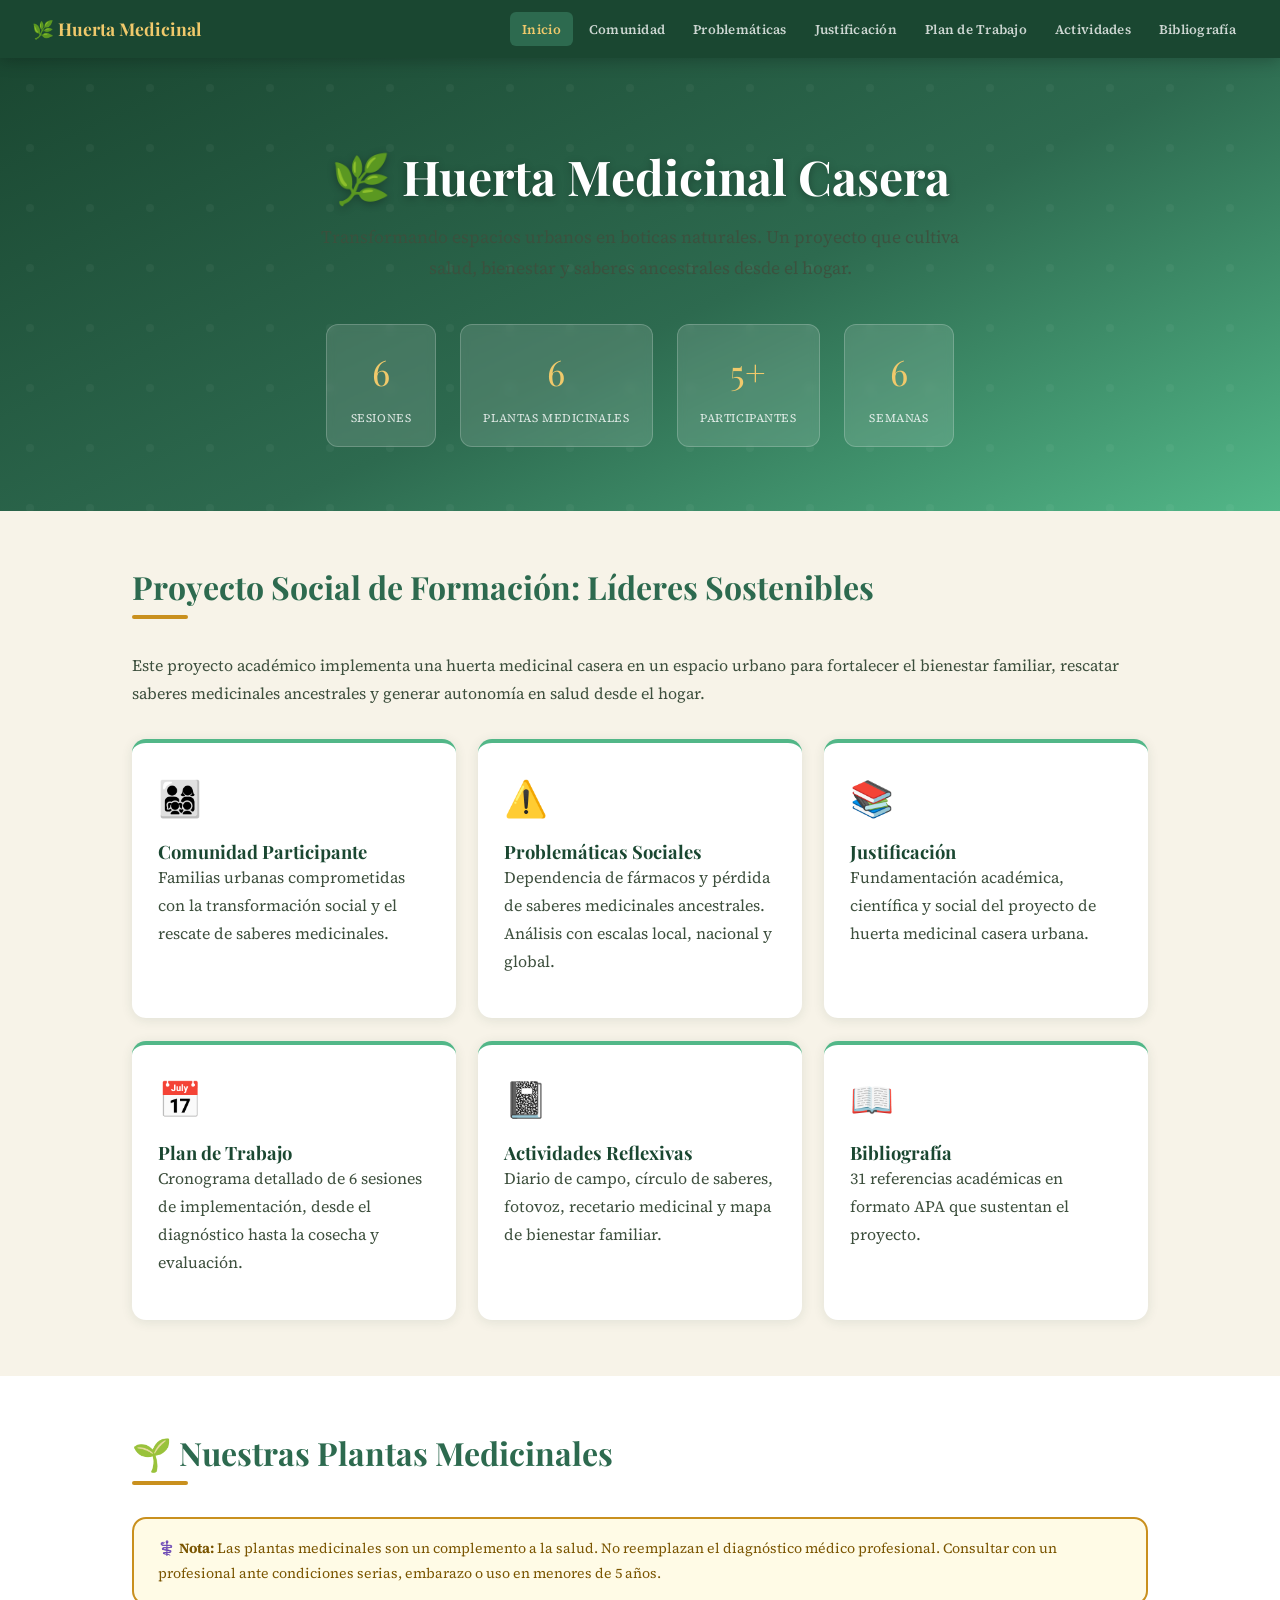
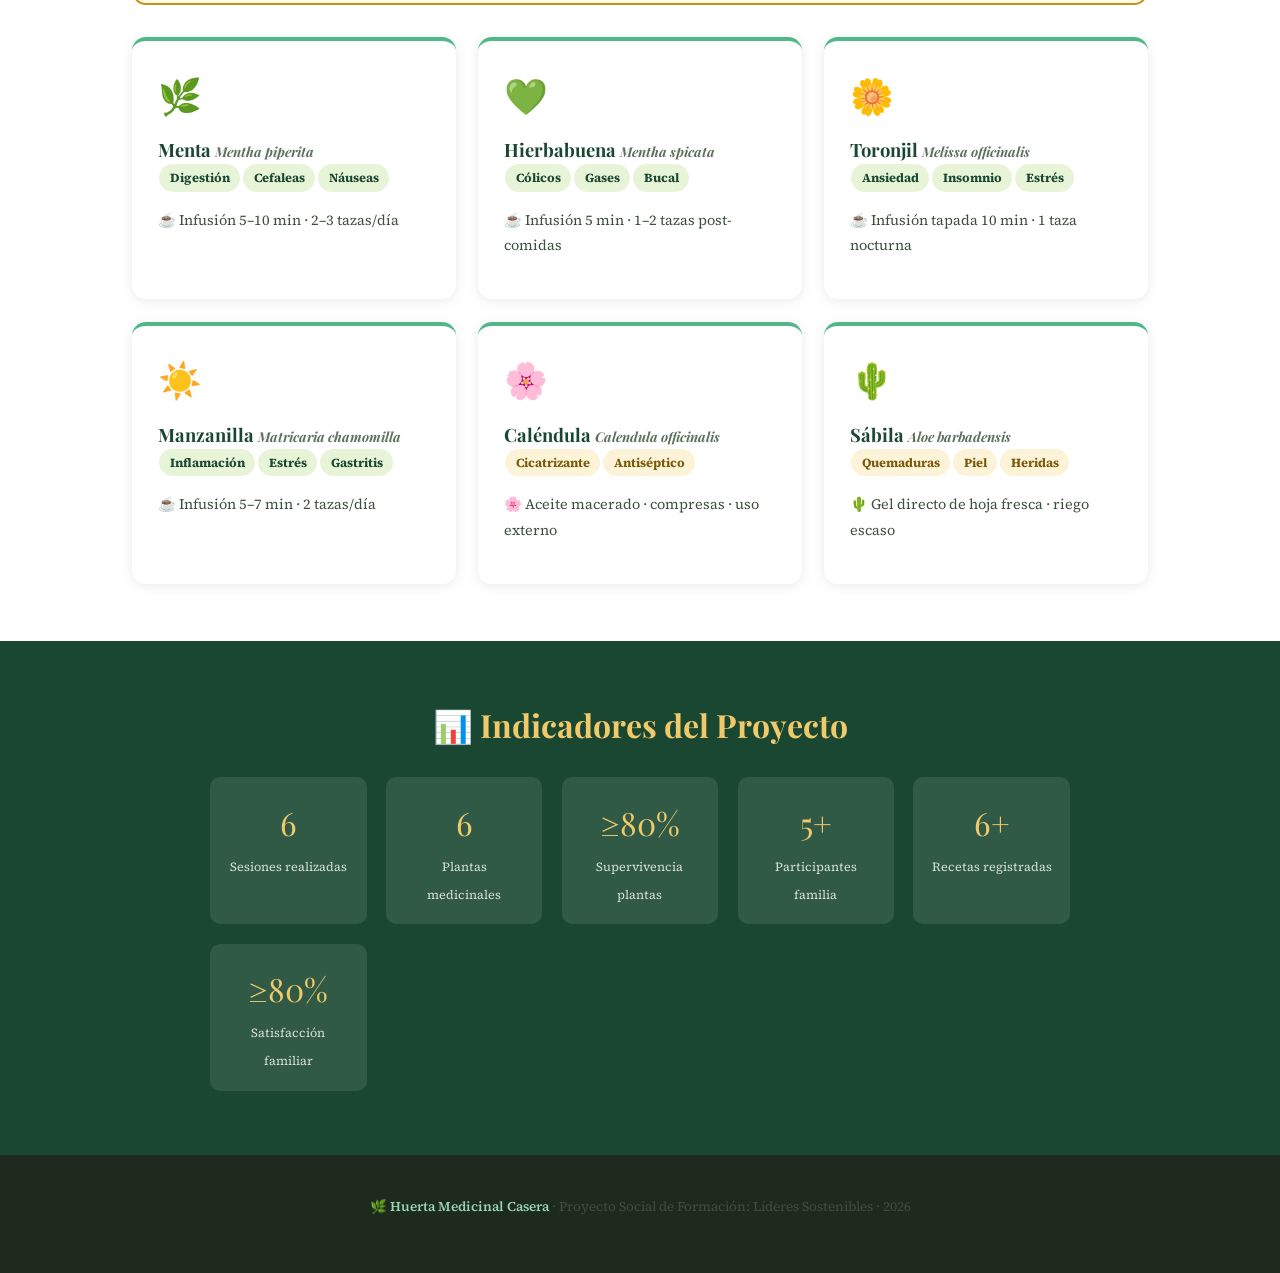
==== index.html @ aa989cc7 "Add files via upload" ====
<!DOCTYPE html>
<html lang="es">
<head>
  <meta charset="UTF-8">
  <meta name="viewport" content="width=device-width, initial-scale=1.0">
  <title>Huerta Medicinal Casera | Bienestar Natural</title>
  <link rel="stylesheet" href="css/styles.css">
</head>
<body>

<div id="navbar-placeholder"></div>

<!-- HERO -->
<div class="hero">
  <h1>🌿 Huerta Medicinal Casera</h1>
  <p class="subtitulo">Transformando espacios urbanos en boticas naturales. Un proyecto que cultiva salud, bienestar y saberes ancestrales desde el hogar.</p>
  <div class="metricas">
    <div class="metrica"><span class="num">6</span><span class="lab">Sesiones</span></div>
    <div class="metrica"><span class="num">6</span><span class="lab">Plantas Medicinales</span></div>
    <div class="metrica"><span class="num">5+</span><span class="lab">Participantes</span></div>
    <div class="metrica"><span class="num">6</span><span class="lab">Semanas</span></div>
  </div>
</div>

<!-- RESUMEN DEL PROYECTO -->
<div class="contenido">
  <h2>Proyecto Social de Formación: Líderes Sostenibles</h2>
  <div class="sep"></div>
  <p>Este proyecto académico implementa una huerta medicinal casera en un espacio urbano para fortalecer el bienestar familiar, rescatar saberes medicinales ancestrales y generar autonomía en salud desde el hogar.</p>

  <div class="grid-3" style="margin-top:2rem">
    <a href="comunidad.html" class="card" style="text-decoration:none; color:inherit">
      <span class="emoji">👨‍👩‍👧‍👦</span>
      <h3>Comunidad Participante</h3>
      <p>Familias urbanas comprometidas con la transformación social y el rescate de saberes medicinales.</p>
    </a>
    <a href="problematicas.html" class="card" style="text-decoration:none; color:inherit">
      <span class="emoji">⚠️</span>
      <h3>Problemáticas Sociales</h3>
      <p>Dependencia de fármacos y pérdida de saberes medicinales ancestrales. Análisis con escalas local, nacional y global.</p>
    </a>
    <a href="justificacion.html" class="card" style="text-decoration:none; color:inherit">
      <span class="emoji">📚</span>
      <h3>Justificación</h3>
      <p>Fundamentación académica, científica y social del proyecto de huerta medicinal casera urbana.</p>
    </a>
    <a href="plan-trabajo.html" class="card" style="text-decoration:none; color:inherit">
      <span class="emoji">📅</span>
      <h3>Plan de Trabajo</h3>
      <p>Cronograma detallado de 6 sesiones de implementación, desde el diagnóstico hasta la cosecha y evaluación.</p>
    </a>
    <a href="actividades.html" class="card" style="text-decoration:none; color:inherit">
      <span class="emoji">📓</span>
      <h3>Actividades Reflexivas</h3>
      <p>Diario de campo, círculo de saberes, fotovoz, recetario medicinal y mapa de bienestar familiar.</p>
    </a>
    <a href="bibliografia.html" class="card" style="text-decoration:none; color:inherit">
      <span class="emoji">📖</span>
      <h3>Bibliografía</h3>
      <p>31 referencias académicas en formato APA que sustentan el proyecto.</p>
    </a>
  </div>
</div>

<!-- PLANTAS -->
<div style="background: white; padding: 1px 0;">
<div class="contenido">
  <h2>🌱 Nuestras Plantas Medicinales</h2>
  <div class="sep"></div>

  <div class="aviso">
    ⚕️ <strong>Nota:</strong> Las plantas medicinales son un complemento a la salud. No reemplazan el diagnóstico médico profesional. Consultar con un profesional ante condiciones serias, embarazo o uso en menores de 5 años.
  </div>

  <div class="grid-3">
    <div class="card card-planta">
      <span class="emoji">🌿</span>
      <h3>Menta <span style="font-style:italic;font-size:.85rem;color:#607060">Mentha piperita</span></h3>
      <div><span class="tag tag-uso">Digestión</span><span class="tag tag-uso">Cefaleas</span><span class="tag tag-uso">Náuseas</span></div>
      <p style="margin-top:.8rem;font-size:.9rem">☕ Infusión 5–10 min · 2–3 tazas/día</p>
    </div>
    <div class="card card-planta">
      <span class="emoji">💚</span>
      <h3>Hierbabuena <span style="font-style:italic;font-size:.85rem;color:#607060">Mentha spicata</span></h3>
      <div><span class="tag tag-uso">Cólicos</span><span class="tag tag-uso">Gases</span><span class="tag tag-uso">Bucal</span></div>
      <p style="margin-top:.8rem;font-size:.9rem">☕ Infusión 5 min · 1–2 tazas post-comidas</p>
    </div>
    <div class="card card-planta">
      <span class="emoji">🌼</span>
      <h3>Toronjil <span style="font-style:italic;font-size:.85rem;color:#607060">Melissa officinalis</span></h3>
      <div><span class="tag tag-uso">Ansiedad</span><span class="tag tag-uso">Insomnio</span><span class="tag tag-uso">Estrés</span></div>
      <p style="margin-top:.8rem;font-size:.9rem">☕ Infusión tapada 10 min · 1 taza nocturna</p>
    </div>
    <div class="card card-planta">
      <span class="emoji">☀️</span>
      <h3>Manzanilla <span style="font-style:italic;font-size:.85rem;color:#607060">Matricaria chamomilla</span></h3>
      <div><span class="tag tag-uso">Inflamación</span><span class="tag tag-uso">Estrés</span><span class="tag tag-uso">Gastritis</span></div>
      <p style="margin-top:.8rem;font-size:.9rem">☕ Infusión 5–7 min · 2 tazas/día</p>
    </div>
    <div class="card card-planta">
      <span class="emoji">🌸</span>
      <h3>Caléndula <span style="font-style:italic;font-size:.85rem;color:#607060">Calendula officinalis</span></h3>
      <div><span class="tag tag-ext">Cicatrizante</span><span class="tag tag-ext">Antiséptico</span></div>
      <p style="margin-top:.8rem;font-size:.9rem">🌸 Aceite macerado · compresas · uso externo</p>
    </div>
    <div class="card card-planta">
      <span class="emoji">🌵</span>
      <h3>Sábila <span style="font-style:italic;font-size:.85rem;color:#607060">Aloe barbadensis</span></h3>
      <div><span class="tag tag-ext">Quemaduras</span><span class="tag tag-ext">Piel</span><span class="tag tag-ext">Heridas</span></div>
      <p style="margin-top:.8rem;font-size:.9rem">🌵 Gel directo de hoja fresca · riego escaso</p>
    </div>
  </div>
</div>
</div>

<!-- INDICADORES -->
<div class="indicadores-bg">
  <h2>📊 Indicadores del Proyecto</h2>
  <div class="ind-grid">
    <div class="ind-item"><span class="val">6</span><span class="desc">Sesiones realizadas</span></div>
    <div class="ind-item"><span class="val">6</span><span class="desc">Plantas medicinales</span></div>
    <div class="ind-item"><span class="val">≥80%</span><span class="desc">Supervivencia plantas</span></div>
    <div class="ind-item"><span class="val">5+</span><span class="desc">Participantes familia</span></div>
    <div class="ind-item"><span class="val">6+</span><span class="desc">Recetas registradas</span></div>
    <div class="ind-item"><span class="val">≥80%</span><span class="desc">Satisfacción familiar</span></div>
  </div>
</div>

<footer>
  <p>🌿 <span>Huerta Medicinal Casera</span> · Proyecto Social de Formación: Líderes Sostenibles · 2026</p>
</footer>

<script src="js/nav.js"></script>
<script src="js/main.js"></script>
</body>
</html>
---- css/styles.css ----
/* ============================================================
   HUERTA MEDICINAL — Estilos Compartidos
   Paleta: verde bosque · dorado caléndula · crema · lila suave
   ============================================================ */

@import url('https://fonts.googleapis.com/css2?family=Playfair+Display:wght@400;600;700&family=Source+Serif+4:ital,wght@0,300;0,400;0,600;1,400&display=swap');

:root {
  --verde-1: #1a4731;
  --verde-2: #2d6a4f;
  --verde-3: #52b788;
  --verde-4: #95d5b2;
  --dorado:  #c9901e;
  --dorado-claro: #f0c96b;
  --lila:    #c8b6e2;
  --crema:   #f7f3e8;
  --crema-2: #ede9d8;
  --texto:   #1e2a1e;
  --texto-m: #3d4f3d;
  --texto-s: #607060;
  --blanco:  #ffffff;
  --sombra-s: 0 2px 12px rgba(29,71,48,.10);
  --sombra-m: 0 6px 28px rgba(29,71,48,.14);
  --radio:   14px;
  --ff-titulo: 'Playfair Display', Georgia, serif;
  --ff-cuerpo: 'Source Serif 4', Georgia, serif;
}

*, *::before, *::after { box-sizing: border-box; margin: 0; padding: 0; }

html { scroll-behavior: smooth; font-size: 16px; }

body {
  font-family: var(--ff-cuerpo);
  background: var(--crema);
  color: var(--texto);
  line-height: 1.75;
}

/* ── TIPOGRAFÍA ─────────────────────────────────────── */
h1, h2, h3, h4 { font-family: var(--ff-titulo); line-height: 1.25; }
h1 { font-size: clamp(1.9rem, 4vw, 3rem); }
h2 { font-size: clamp(1.4rem, 3vw, 2rem); color: var(--verde-2); }
h3 { font-size: 1.15rem; color: var(--verde-1); }
p  { margin-bottom: 1.1em; color: var(--texto-m); }
a  { color: var(--verde-3); text-decoration: none; }
a:hover { color: var(--dorado); text-decoration: underline; }

/* ── BARRA DE NAVEGACIÓN ────────────────────────────── */
.navbar {
  background: var(--verde-1);
  position: sticky; top: 0; z-index: 200;
  padding: .75rem 2rem;
  display: flex; align-items: center; justify-content: space-between;
  box-shadow: 0 2px 16px rgba(0,0,0,.25);
}
.navbar .logo {
  font-family: var(--ff-titulo);
  color: var(--dorado-claro);
  font-size: 1.1rem; font-weight: 700;
  text-decoration: none; display: flex; align-items: center; gap: .5rem;
}
.navbar nav { display: flex; gap: .25rem; flex-wrap: wrap; }
.navbar nav a {
  color: rgba(255,255,255,.78);
  padding: .35rem .75rem;
  border-radius: 6px;
  font-family: var(--ff-cuerpo);
  font-size: .82rem;
  font-weight: 600;
  letter-spacing: .02em;
  transition: background .2s, color .2s;
}
.navbar nav a:hover,
.navbar nav a.active { background: var(--verde-2); color: var(--dorado-claro); text-decoration: none; }

/* ── HERO / BANNER ──────────────────────────────────── */
.hero {
  background: linear-gradient(155deg, var(--verde-1) 0%, var(--verde-2) 55%, var(--verde-3) 100%);
  color: #fff; padding: 5.5rem 2rem 4rem; text-align: center;
  position: relative; overflow: hidden;
}
.hero::before {
  content: '';
  position: absolute; inset: 0;
  background: url("data:image/svg+xml,%3Csvg width='60' height='60' viewBox='0 0 60 60' xmlns='http://www.w3.org/2000/svg'%3E%3Cg fill='none' fill-rule='evenodd'%3E%3Cg fill='%23ffffff' fill-opacity='0.04'%3E%3Ccircle cx='30' cy='30' r='4'/%3E%3C/g%3E%3C/g%3E%3C/svg%3E");
  pointer-events: none;
}
.hero h1 { text-shadow: 0 2px 8px rgba(0,0,0,.3); }
.hero .subtitulo { font-size: 1.1rem; max-width: 680px; margin: 1rem auto; opacity: .88; }
.hero .metricas {
  display: flex; justify-content: center; gap: 1.5rem;
  flex-wrap: wrap; margin-top: 2.5rem;
}
.metrica {
  background: rgba(255,255,255,.13);
  backdrop-filter: blur(4px);
  border: 1px solid rgba(255,255,255,.2);
  border-radius: 12px; padding: 1rem 1.4rem; min-width: 110px;
}
.metrica .num { font-family: var(--ff-titulo); font-size: 2.2rem; display: block; color: var(--dorado-claro); }
.metrica .lab { font-size: .72rem; opacity: .8; letter-spacing: .05em; text-transform: uppercase; }

/* ── PÁGINA INTERIOR — encabezado ───────────────────── */
.page-header {
  background: linear-gradient(135deg, var(--verde-1) 0%, var(--verde-2) 100%);
  color: #fff; padding: 3.5rem 2rem 2.5rem; text-align: center;
}
.page-header h1 { color: #fff; text-shadow: 0 2px 6px rgba(0,0,0,.25); }
.page-header p { color: rgba(255,255,255,.82); max-width: 650px; margin: .75rem auto 0; }

/* ── CONTENEDOR PRINCIPAL ───────────────────────────── */
.contenido { max-width: 1080px; margin: 0 auto; padding: 3.5rem 2rem; }
.contenido-angosto { max-width: 820px; margin: 0 auto; padding: 3.5rem 2rem; }

/* ── SEPARADOR DECORATIVO ───────────────────────────── */
.sep { width: 56px; height: 4px; background: var(--dorado); border-radius: 2px; margin: .5rem 0 2rem; }
.sep-c { margin: .5rem auto 2rem; }

/* ── TARJETAS ───────────────────────────────────────── */
.grid-2 { display: grid; grid-template-columns: repeat(auto-fit, minmax(300px,1fr)); gap: 1.5rem; }
.grid-3 { display: grid; grid-template-columns: repeat(auto-fit, minmax(260px,1fr)); gap: 1.4rem; }

.card {
  background: var(--blanco); border-radius: var(--radio);
  padding: 1.6rem; box-shadow: var(--sombra-s);
  border-top: 4px solid var(--verde-3);
  transition: transform .22s, box-shadow .22s;
}
.card:hover { transform: translateY(-4px); box-shadow: var(--sombra-m); }
.card .emoji { font-size: 2.2rem; margin-bottom: .6rem; display: block; }

/* ── TARJETA PLANTA ─────────────────────────────────── */
.card-planta { border-top-color: var(--verde-3); }
.tag {
  display: inline-block; background: #d8f3e8; color: var(--verde-2);
  border-radius: 20px; padding: .18rem .65rem; font-size: .78rem;
  font-weight: 700; margin: .2rem .1rem;
}
.tag-uso { background: #e8f4d8; color: var(--verde-1); }
.tag-ext { background: #fdf3d8; color: #7a5a0a; }

/* ── TIMELINE SESIONES ──────────────────────────────── */
.timeline { position: relative; padding-left: 1rem; }
.timeline::before {
  content: ''; position: absolute; left: 28px; top: 0; bottom: 0;
  width: 3px; background: linear-gradient(to bottom, var(--verde-3), var(--verde-4));
  border-radius: 2px;
}
.tl-item { display: flex; gap: 1.4rem; margin-bottom: 2rem; }
.tl-num {
  min-width: 56px; height: 56px;
  background: var(--verde-2); color: #fff;
  border-radius: 50%; display: flex; align-items: center; justify-content: center;
  font-family: var(--ff-titulo); font-size: 1.25rem; font-weight: 700;
  z-index: 1; flex-shrink: 0; box-shadow: var(--sombra-s);
}
.tl-body {
  background: var(--blanco); border-radius: var(--radio);
  padding: 1.2rem 1.5rem; box-shadow: var(--sombra-s); flex: 1;
}
.tl-meta { display: flex; gap: .8rem; font-size: .78rem; color: var(--texto-s); margin-bottom: .8rem; flex-wrap: wrap; }
.tl-meta span { background: var(--crema-2); padding: .2rem .6rem; border-radius: 8px; }
.tl-body ul { padding-left: 1.1rem; }
.tl-body li { margin: .28rem 0; font-size: .9rem; color: var(--texto-s); }

/* ── PROBLEMÁTICAS ──────────────────────────────────── */
.prob-nav {
  display: flex; gap: 1rem; margin-bottom: 2.5rem; flex-wrap: wrap;
}
.prob-btn {
  flex: 1; min-width: 220px;
  background: var(--blanco); border: 2px solid var(--verde-3);
  border-radius: var(--radio); padding: 1rem 1.4rem;
  cursor: pointer; text-align: left;
  transition: background .2s, border-color .2s;
  font-family: var(--ff-titulo); color: var(--verde-2); font-size: 1rem;
}
.prob-btn.activo { background: var(--verde-2); color: #fff; border-color: var(--verde-2); }
.prob-btn:hover:not(.activo) { border-color: var(--verde-2); background: var(--crema-2); }

.prob-panel { display: none; }
.prob-panel.visible { display: block; }

.escala-tabs { display: flex; gap: .5rem; flex-wrap: wrap; margin-bottom: 1.5rem; border-bottom: 2px solid var(--crema-2); padding-bottom: .5rem; }
.escala-tab {
  background: none; border: none; padding: .45rem 1rem;
  font-family: var(--ff-cuerpo); font-size: .9rem; font-weight: 600;
  color: var(--texto-s); cursor: pointer; border-radius: 8px 8px 0 0;
  border-bottom: 3px solid transparent; transition: all .2s;
}
.escala-tab.activo { color: var(--verde-2); border-bottom-color: var(--dorado); background: var(--crema-2); }
.escala-tab:hover:not(.activo) { color: var(--verde-2); background: var(--crema-2); }

.escala-content { display: none; }
.escala-content.visible { display: block; animation: fadeIn .3s ease; }

@keyframes fadeIn { from { opacity: 0; transform: translateY(6px); } to { opacity: 1; transform: translateY(0); } }

/* ── SECCIÓN DE ANÁLISIS ────────────────────────────── */
.analisis-seccion {
  background: var(--blanco); border-radius: var(--radio);
  padding: 2rem 2.2rem; box-shadow: var(--sombra-s); margin-bottom: 2rem;
}
.analisis-seccion h3 {
  font-size: 1.25rem; margin-bottom: .4rem;
  display: flex; align-items: center; gap: .6rem;
}
.analisis-seccion h4 { color: var(--verde-2); margin: 1.2rem 0 .4rem; font-size: 1rem; }
.dato-clave {
  background: linear-gradient(135deg, var(--crema-2), var(--crema));
  border-left: 4px solid var(--dorado);
  border-radius: 0 8px 8px 0;
  padding: .8rem 1.2rem; margin: 1rem 0;
  font-size: .92rem; color: var(--texto-m);
}
.dato-clave strong { color: var(--verde-1); }
.cita {
  border-left: 3px solid var(--verde-3);
  padding: .7rem 1.1rem; margin: 1rem 0;
  font-style: italic; color: var(--texto-s); font-size: .9rem;
  background: var(--crema);
}

/* ── INDICADORES ────────────────────────────────────── */
.indicadores-bg {
  background: var(--verde-1); color: #fff;
  padding: 4rem 2rem; text-align: center;
}
.indicadores-bg h2 { color: var(--dorado-claro); }
.ind-grid {
  display: grid; grid-template-columns: repeat(auto-fit, minmax(150px,1fr));
  gap: 1.2rem; max-width: 860px; margin: 2rem auto 0;
}
.ind-item { background: rgba(255,255,255,.1); border-radius: 10px; padding: 1.1rem; }
.ind-item .val { font-family: var(--ff-titulo); font-size: 2rem; color: var(--dorado-claro); display: block; }
.ind-item .desc { font-size: .78rem; opacity: .8; }

/* ── AVISO MÉDICO ───────────────────────────────────── */
.aviso {
  background: #fffbe6; border: 2px solid var(--dorado);
  border-radius: var(--radio); padding: 1.1rem 1.5rem; margin: 2rem 0;
  font-size: .88rem; color: #7a5500;
}

/* ── BIBLIOGRAFÍA ───────────────────────────────────── */
.biblio-lista { list-style: none; }
.biblio-lista li {
  padding: .6rem 0; border-bottom: 1px solid var(--crema-2);
  font-size: .86rem; color: var(--texto-s); line-height: 1.6;
}
.biblio-lista li::before {
  content: counter(item) ".";
  counter-increment: item;
  color: var(--verde-3); font-weight: 700; margin-right: .5rem;
}
.biblio-lista { counter-reset: item; }

/* ── FOOTER ─────────────────────────────────────────── */
footer {
  background: var(--texto); color: rgba(255,255,255,.65);
  text-align: center; padding: 2.5rem 1rem; font-size: .84rem;
}
footer span { color: var(--verde-4); font-weight: 600; }

/* ── RESPONSIVE ─────────────────────────────────────── */
@media (max-width: 640px) {
  .navbar { flex-direction: column; gap: .5rem; }
  .navbar nav { justify-content: center; }
  .hero { padding: 3.5rem 1.2rem 2.5rem; }
  .timeline::before { display: none; }
  .tl-item { flex-direction: column; }
  .tl-num { width: 44px; height: 44px; font-size: 1rem; }
  .analisis-seccion { padding: 1.2rem; }
  .escala-tabs { gap: .25rem; }
  .escala-tab { font-size: .8rem; padding: .35rem .7rem; }
}
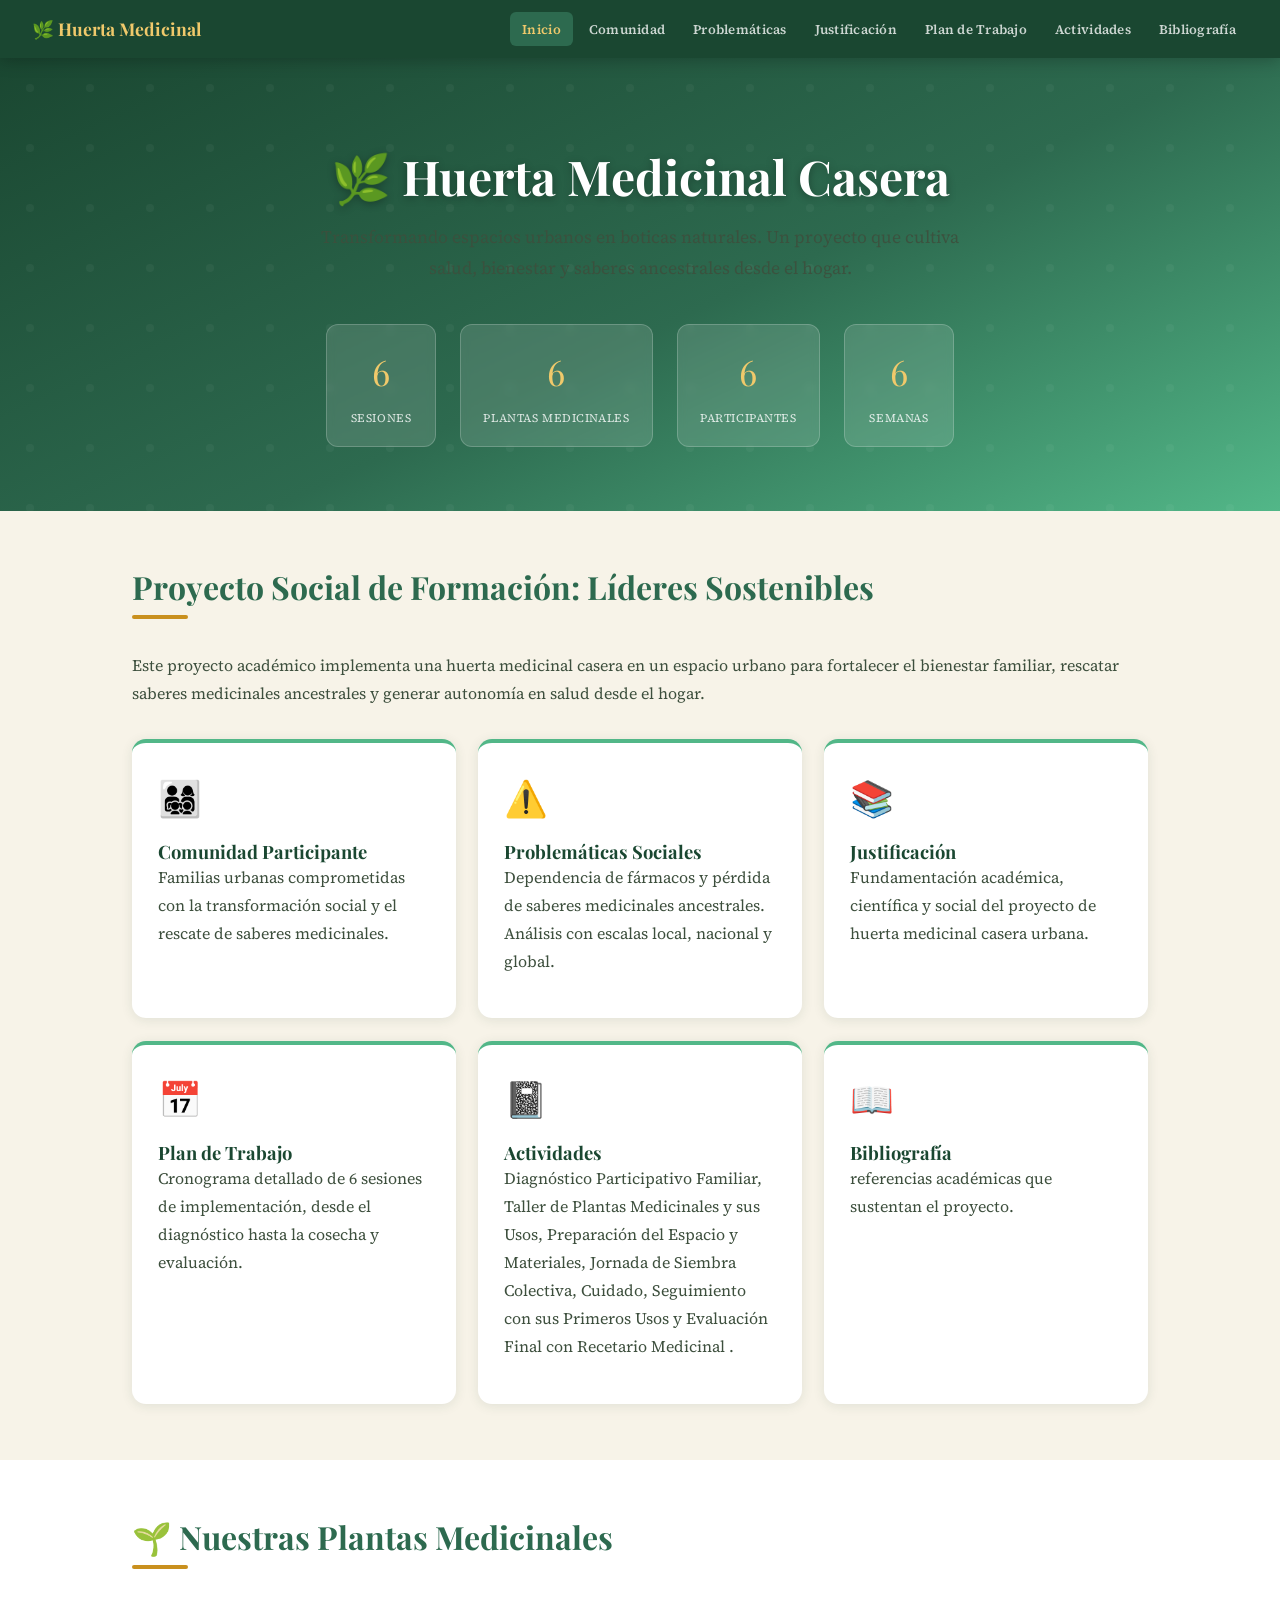
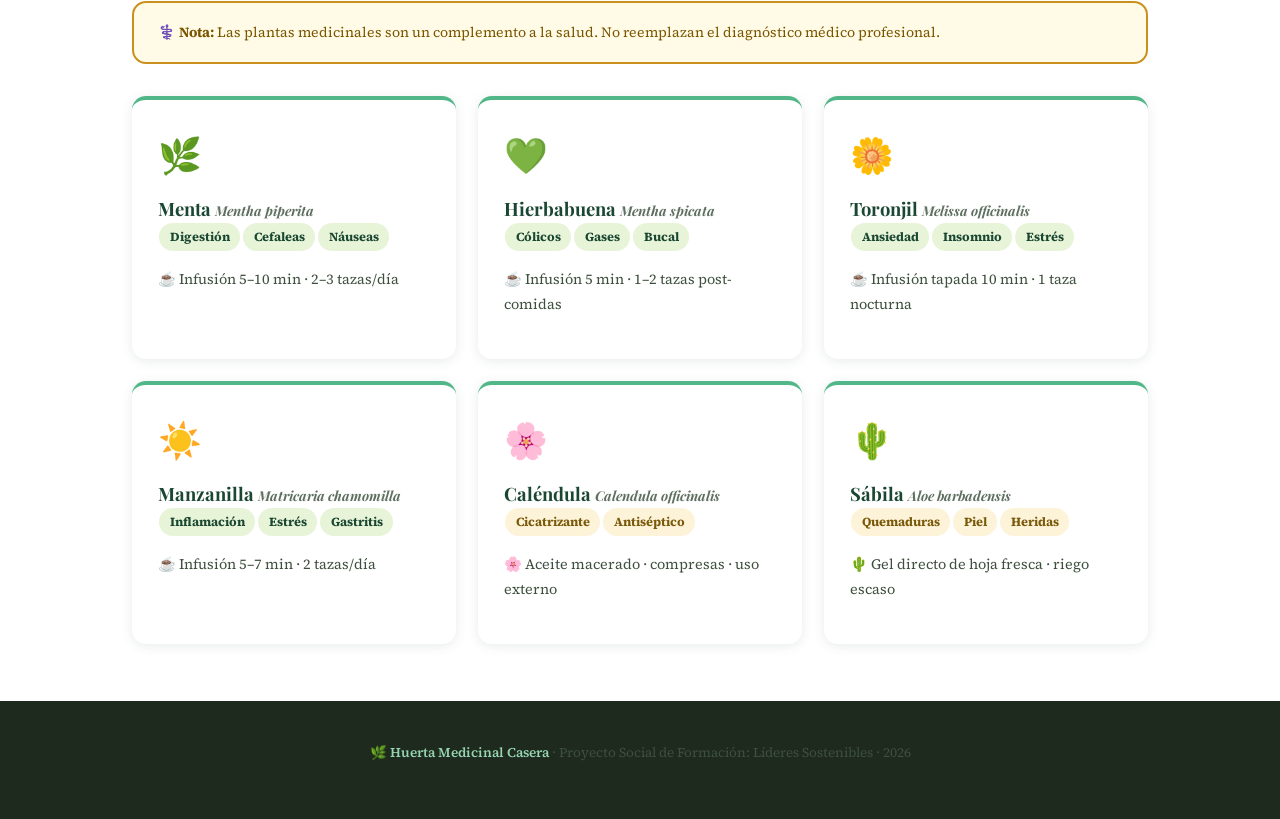
==== commit 7ae254fc: "Update index.html" ====
--- a/index.html
+++ b/index.html
@@ -17,7 +17,7 @@
   <div class="metricas">
     <div class="metrica"><span class="num">6</span><span class="lab">Sesiones</span></div>
     <div class="metrica"><span class="num">6</span><span class="lab">Plantas Medicinales</span></div>
-    <div class="metrica"><span class="num">5+</span><span class="lab">Participantes</span></div>
+    <div class="metrica"><span class="num">6</span><span class="lab">Participantes</span></div>
     <div class="metrica"><span class="num">6</span><span class="lab">Semanas</span></div>
   </div>
 </div>
@@ -51,13 +51,13 @@
     </a>
     <a href="actividades.html" class="card" style="text-decoration:none; color:inherit">
       <span class="emoji">📓</span>
-      <h3>Actividades Reflexivas</h3>
-      <p>Diario de campo, círculo de saberes, fotovoz, recetario medicinal y mapa de bienestar familiar.</p>
+      <h3>Actividades </h3>
+      <p>Diagnóstico Participativo Familiar, Taller de Plantas Medicinales y sus Usos, Preparación del Espacio y Materiales, Jornada de Siembra Colectiva, Cuidado, Seguimiento con sus Primeros Usos y Evaluación Final con Recetario Medicinal  .</p>
     </a>
     <a href="bibliografia.html" class="card" style="text-decoration:none; color:inherit">
       <span class="emoji">📖</span>
       <h3>Bibliografía</h3>
-      <p>31 referencias académicas en formato APA que sustentan el proyecto.</p>
+      <p> referencias académicas que sustentan el proyecto.</p>
     </a>
   </div>
 </div>
@@ -69,7 +69,7 @@
   <div class="sep"></div>
 
   <div class="aviso">
-    ⚕️ <strong>Nota:</strong> Las plantas medicinales son un complemento a la salud. No reemplazan el diagnóstico médico profesional. Consultar con un profesional ante condiciones serias, embarazo o uso en menores de 5 años.
+    ⚕️ <strong>Nota:</strong> Las plantas medicinales son un complemento a la salud. No reemplazan el diagnóstico médico profesional.
   </div>
 
   <div class="grid-3">
@@ -114,17 +114,7 @@
 </div>
 
 <!-- INDICADORES -->
-<div class="indicadores-bg">
-  <h2>📊 Indicadores del Proyecto</h2>
-  <div class="ind-grid">
-    <div class="ind-item"><span class="val">6</span><span class="desc">Sesiones realizadas</span></div>
-    <div class="ind-item"><span class="val">6</span><span class="desc">Plantas medicinales</span></div>
-    <div class="ind-item"><span class="val">≥80%</span><span class="desc">Supervivencia plantas</span></div>
-    <div class="ind-item"><span class="val">5+</span><span class="desc">Participantes familia</span></div>
-    <div class="ind-item"><span class="val">6+</span><span class="desc">Recetas registradas</span></div>
-    <div class="ind-item"><span class="val">≥80%</span><span class="desc">Satisfacción familiar</span></div>
-  </div>
-</div>
+
 
 <footer>
   <p>🌿 <span>Huerta Medicinal Casera</span> · Proyecto Social de Formación: Líderes Sostenibles · 2026</p>
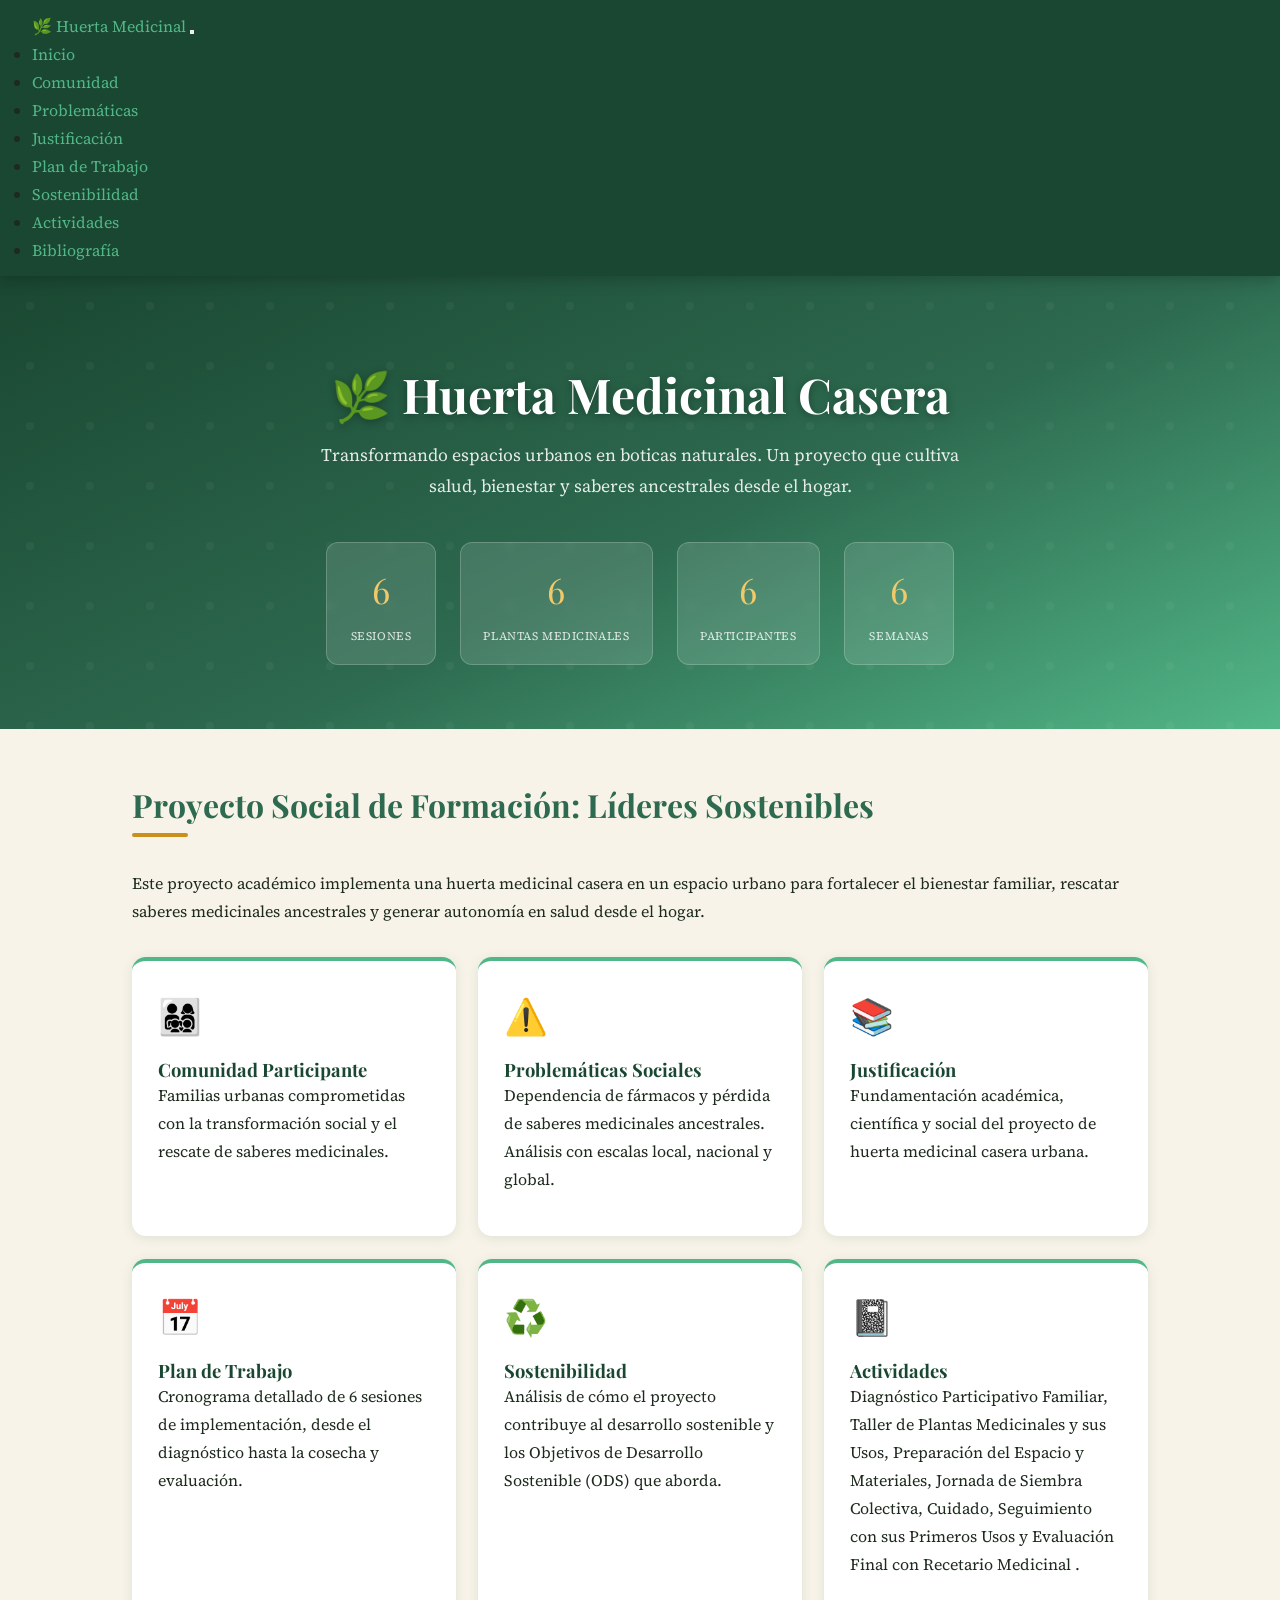
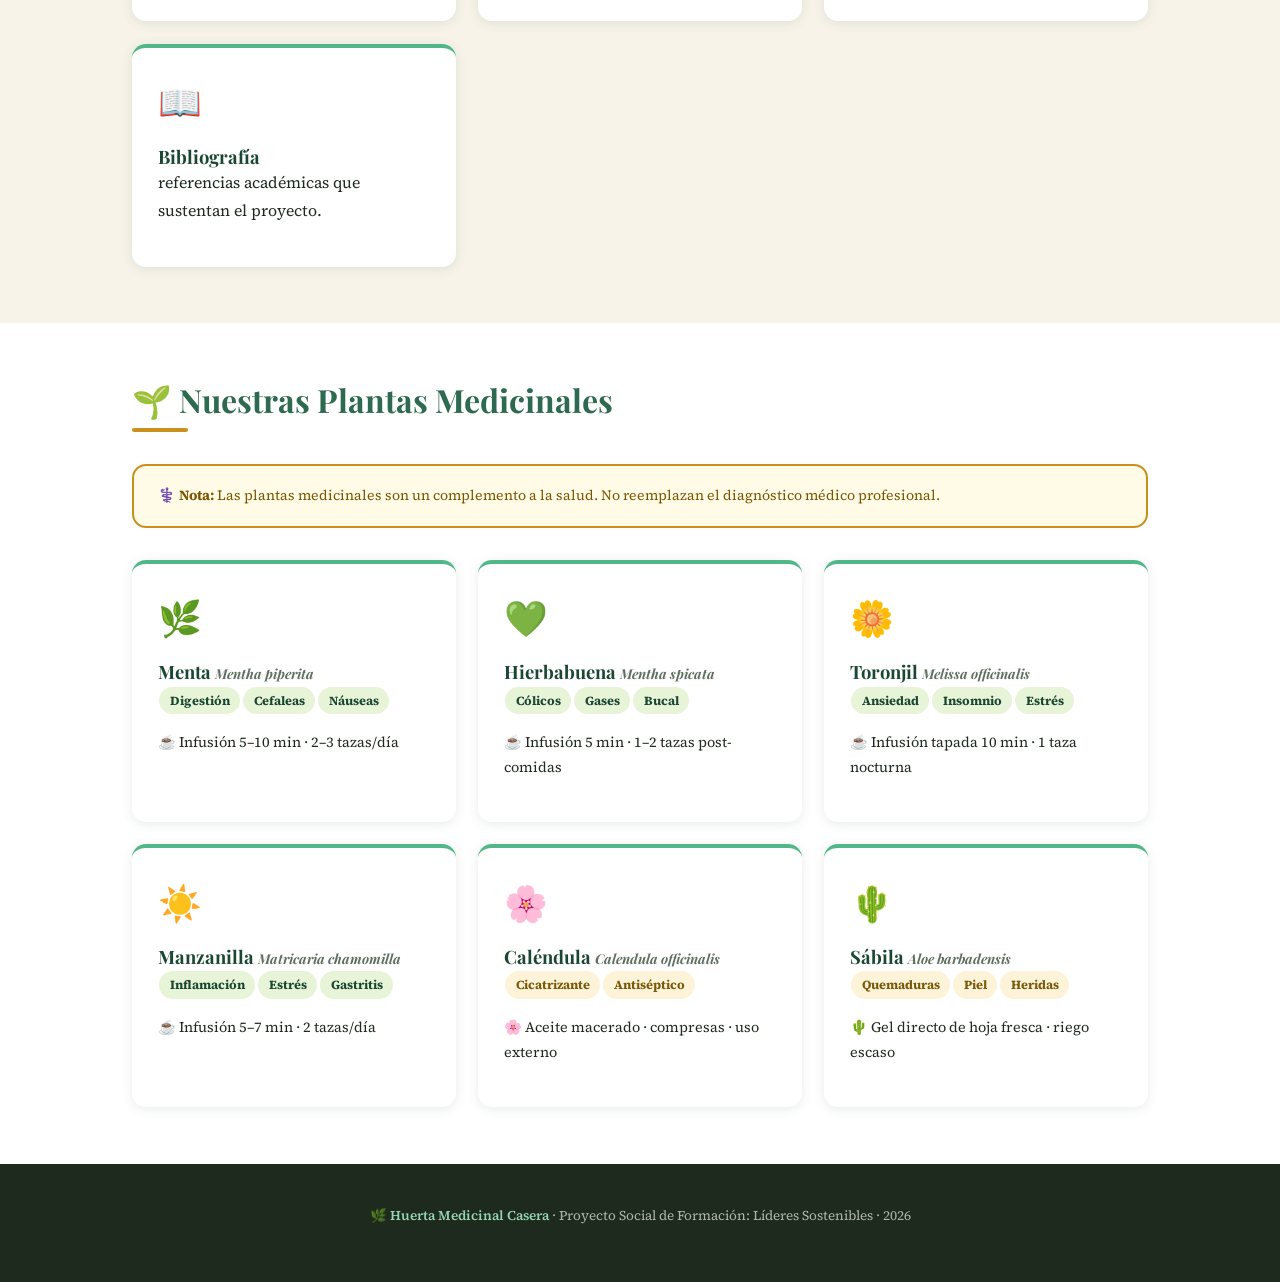
==== commit 981c4938: "Agregar tarjeta de Sostenibilidad en el grid del index" ====
--- a/index.html
+++ b/index.html
@@ -48,6 +48,11 @@
       <span class="emoji">📅</span>
       <h3>Plan de Trabajo</h3>
       <p>Cronograma detallado de 6 sesiones de implementación, desde el diagnóstico hasta la cosecha y evaluación.</p>
+    </a>
+    <a href="sostenibilidad.html" class="card" style="text-decoration:none; color:inherit">
+      <span class="emoji">♻️</span>
+      <h3>Sostenibilidad</h3>
+      <p>Análisis de cómo el proyecto contribuye al desarrollo sostenible y los Objetivos de Desarrollo Sostenible (ODS) que aborda.</p>
     </a>
     <a href="actividades.html" class="card" style="text-decoration:none; color:inherit">
       <span class="emoji">📓</span>
@@ -123,4 +128,4 @@
 <script src="js/nav.js"></script>
 <script src="js/main.js"></script>
 </body>
-</html>
+</html>
--- a/css/styles.css
+++ b/css/styles.css
@@ -16,7 +16,7 @@
   --crema:   #f7f3e8;
   --crema-2: #ede9d8;
   --texto:   #1e2a1e;
-  --texto-m: #3d4f3d;
+ 
   --texto-s: #607060;
   --blanco:  #ffffff;
   --sombra-s: 0 2px 12px rgba(29,71,48,.10);
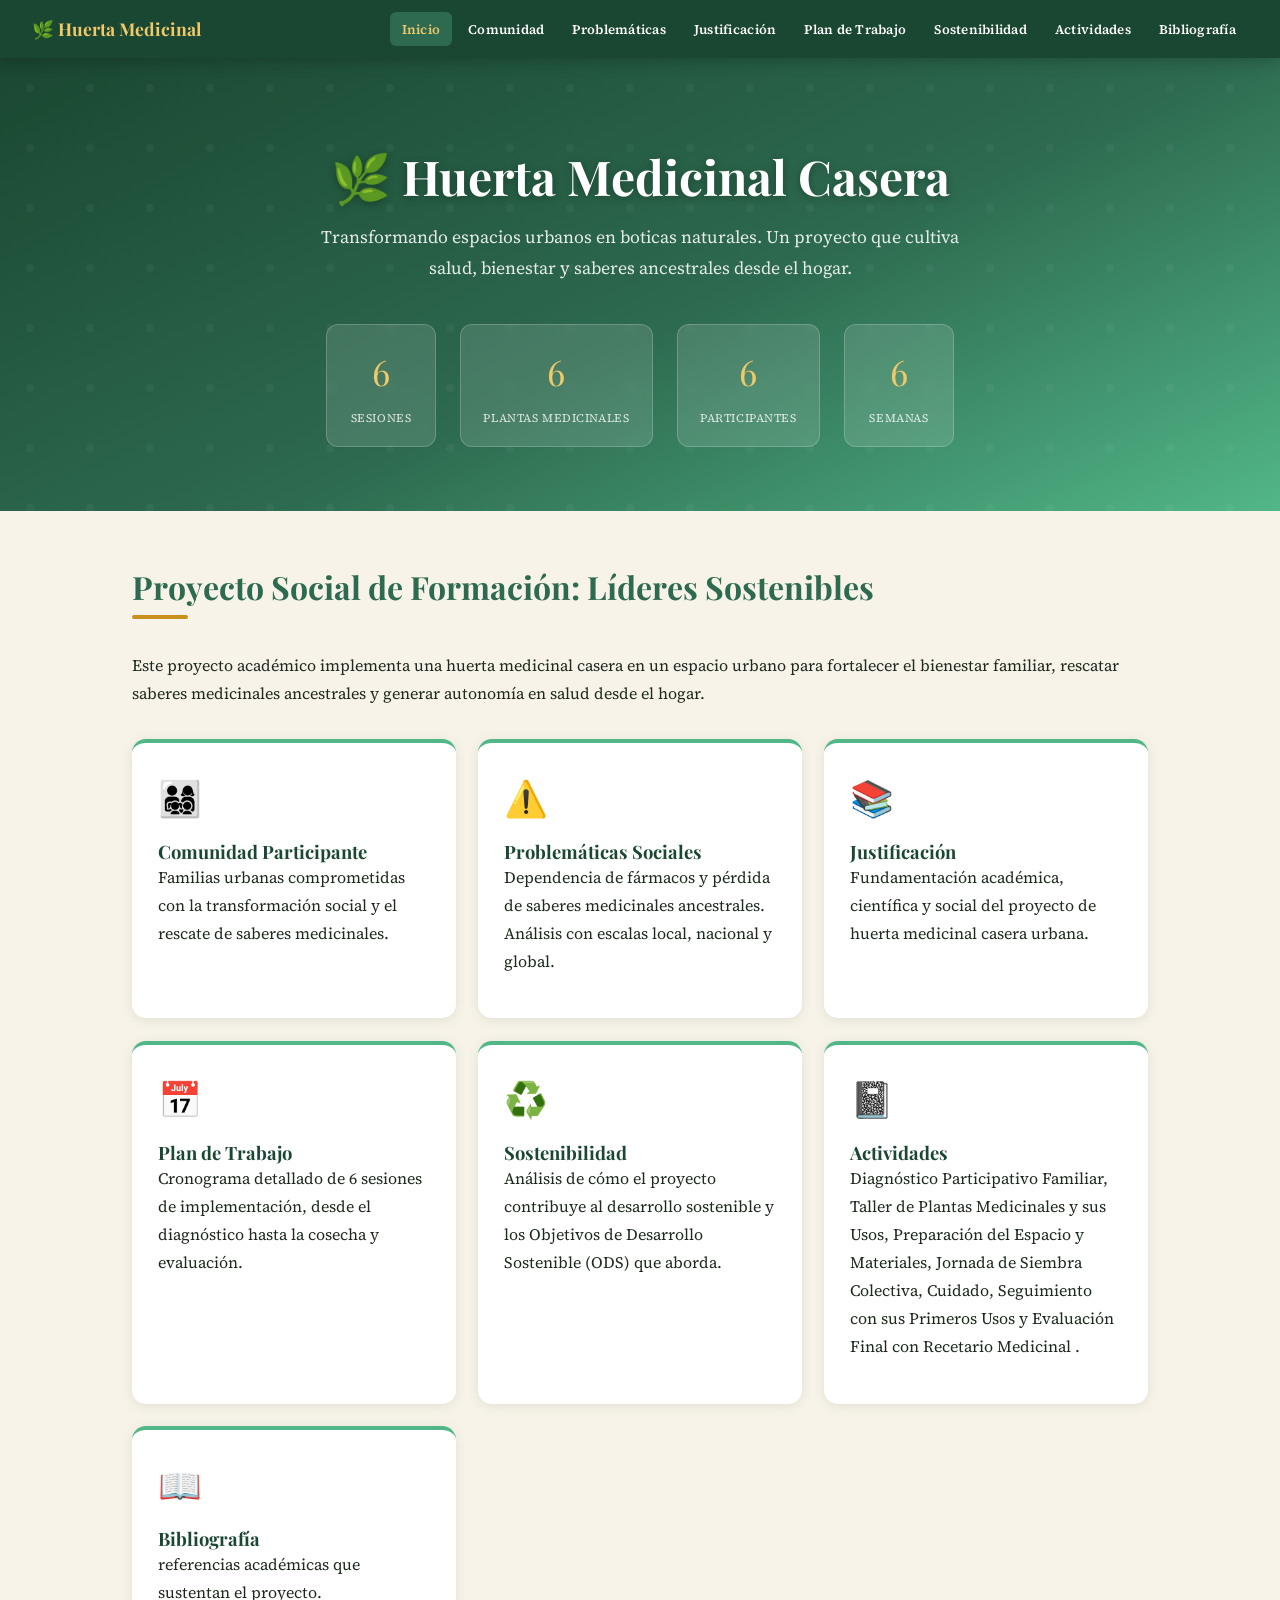
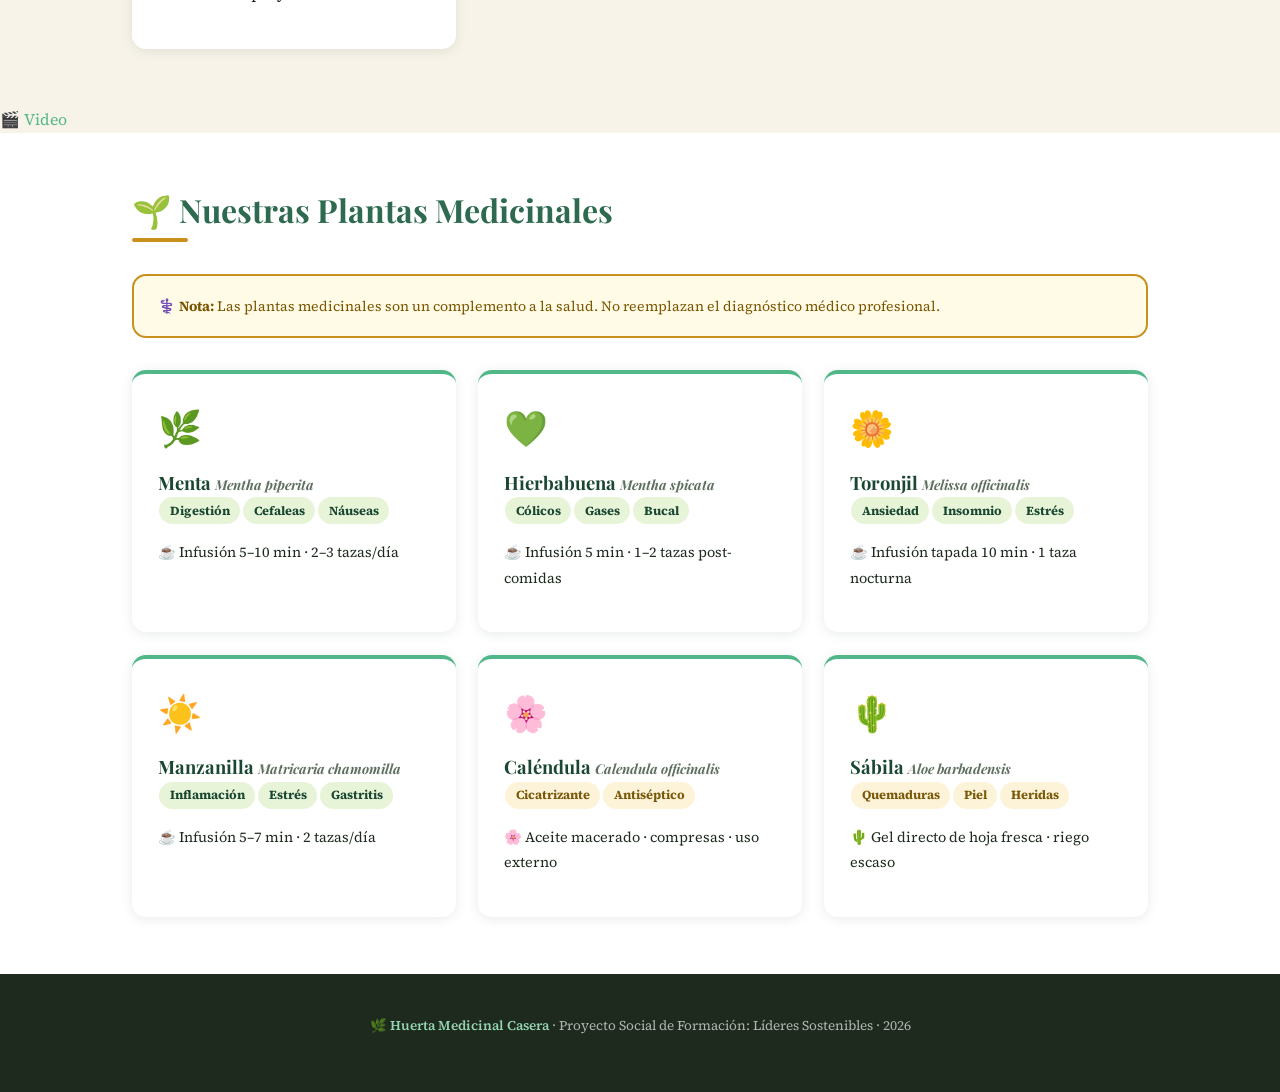
==== commit f81c7d4a: "Update index.html" ====
--- a/index.html
+++ b/index.html
@@ -66,7 +66,7 @@
     </a>
   </div>
 </div>
-
+<a href="./video.html">🎬 Video</a>
 <!-- PLANTAS -->
 <div style="background: white; padding: 1px 0;">
 <div class="contenido">
@@ -128,4 +128,4 @@
 <script src="js/nav.js"></script>
 <script src="js/main.js"></script>
 </body>
-</html>+</html>
--- a/css/styles.css
+++ b/css/styles.css
@@ -62,7 +62,7 @@
 }
 .navbar nav { display: flex; gap: .25rem; flex-wrap: wrap; }
 .navbar nav a {
-  color: rgba(255,255,255,.78);
+  color: #ffffff;
   padding: .35rem .75rem;
   border-radius: 6px;
   font-family: var(--ff-cuerpo);
@@ -265,8 +265,8 @@
 
 /* ── RESPONSIVE ─────────────────────────────────────── */
 @media (max-width: 640px) {
-  .navbar { flex-direction: column; gap: .5rem; }
-  .navbar nav { justify-content: center; }
+  .navbar { flex-wrap: wrap; gap: .5rem; }
+  .navbar nav { justify-content: center; flex-wrap: wrap; gap: .15rem; }
   .hero { padding: 3.5rem 1.2rem 2.5rem; }
   .timeline::before { display: none; }
   .tl-item { flex-direction: column; }
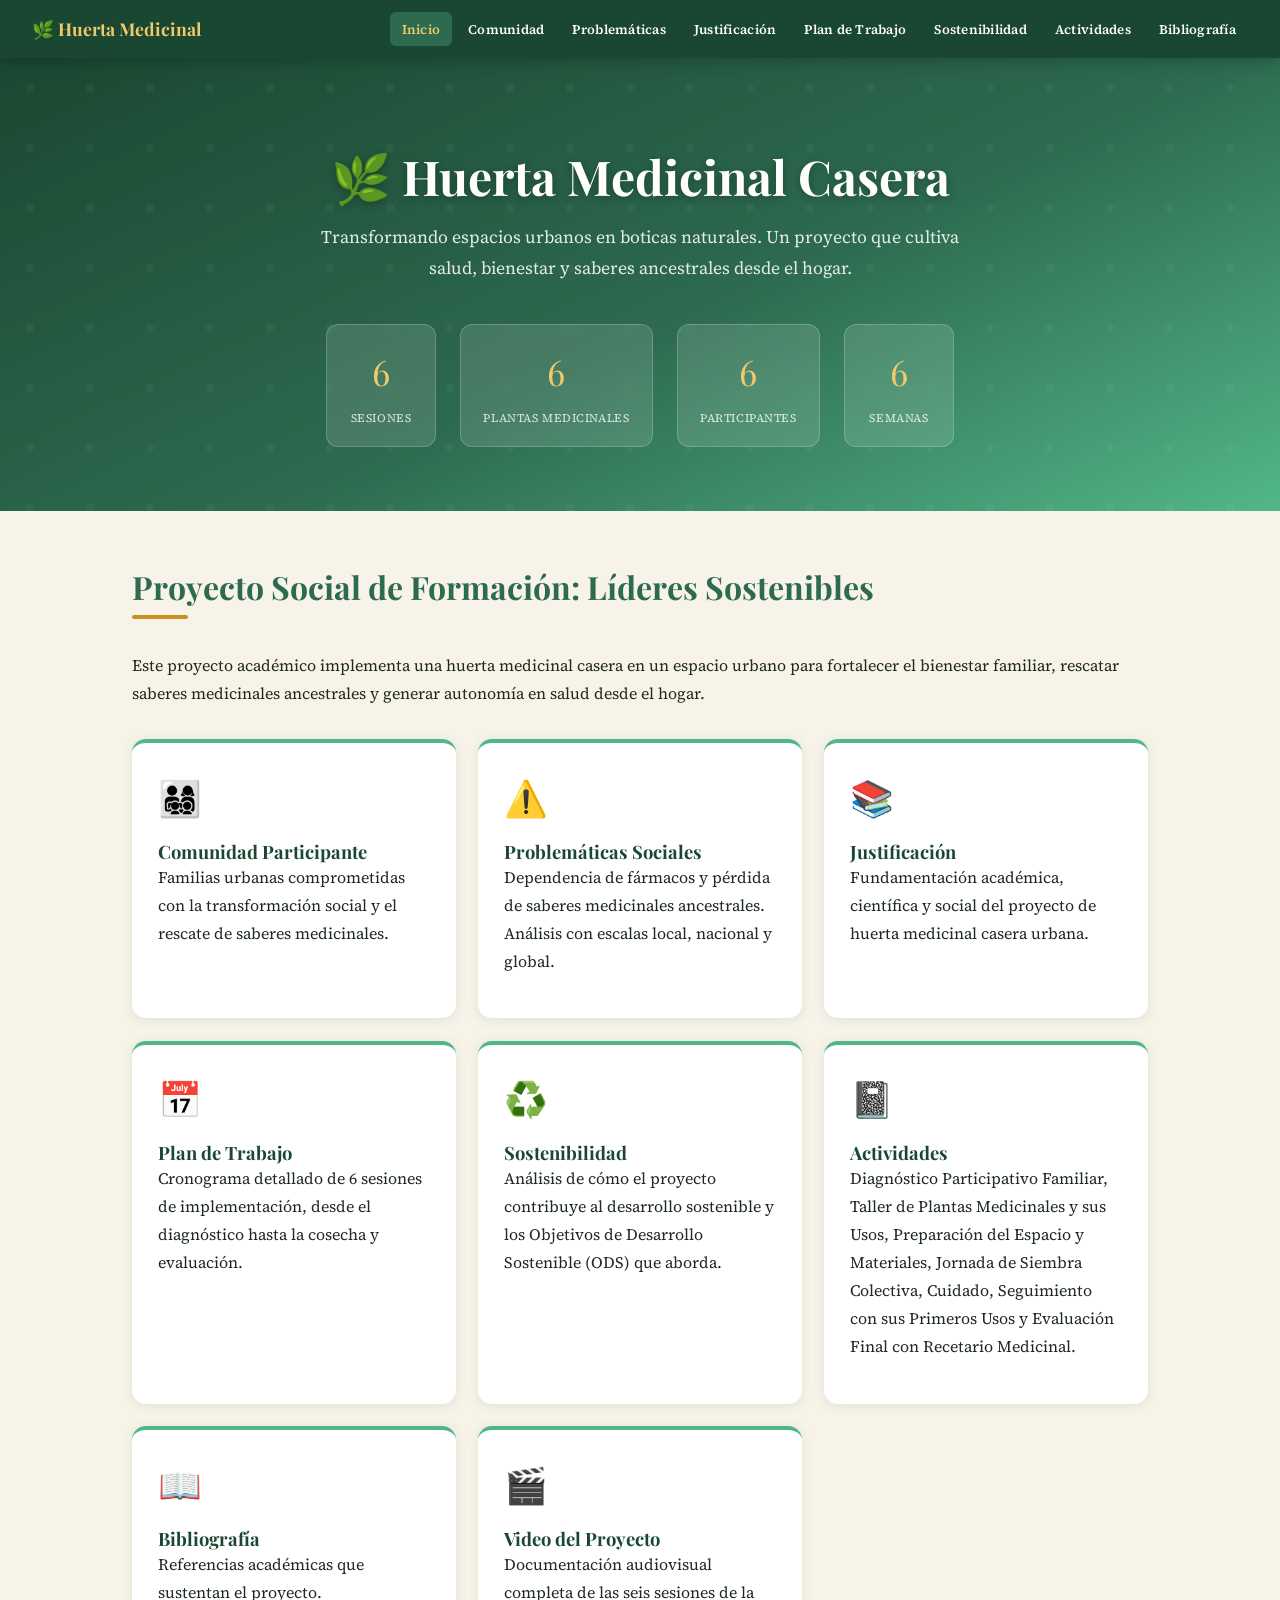
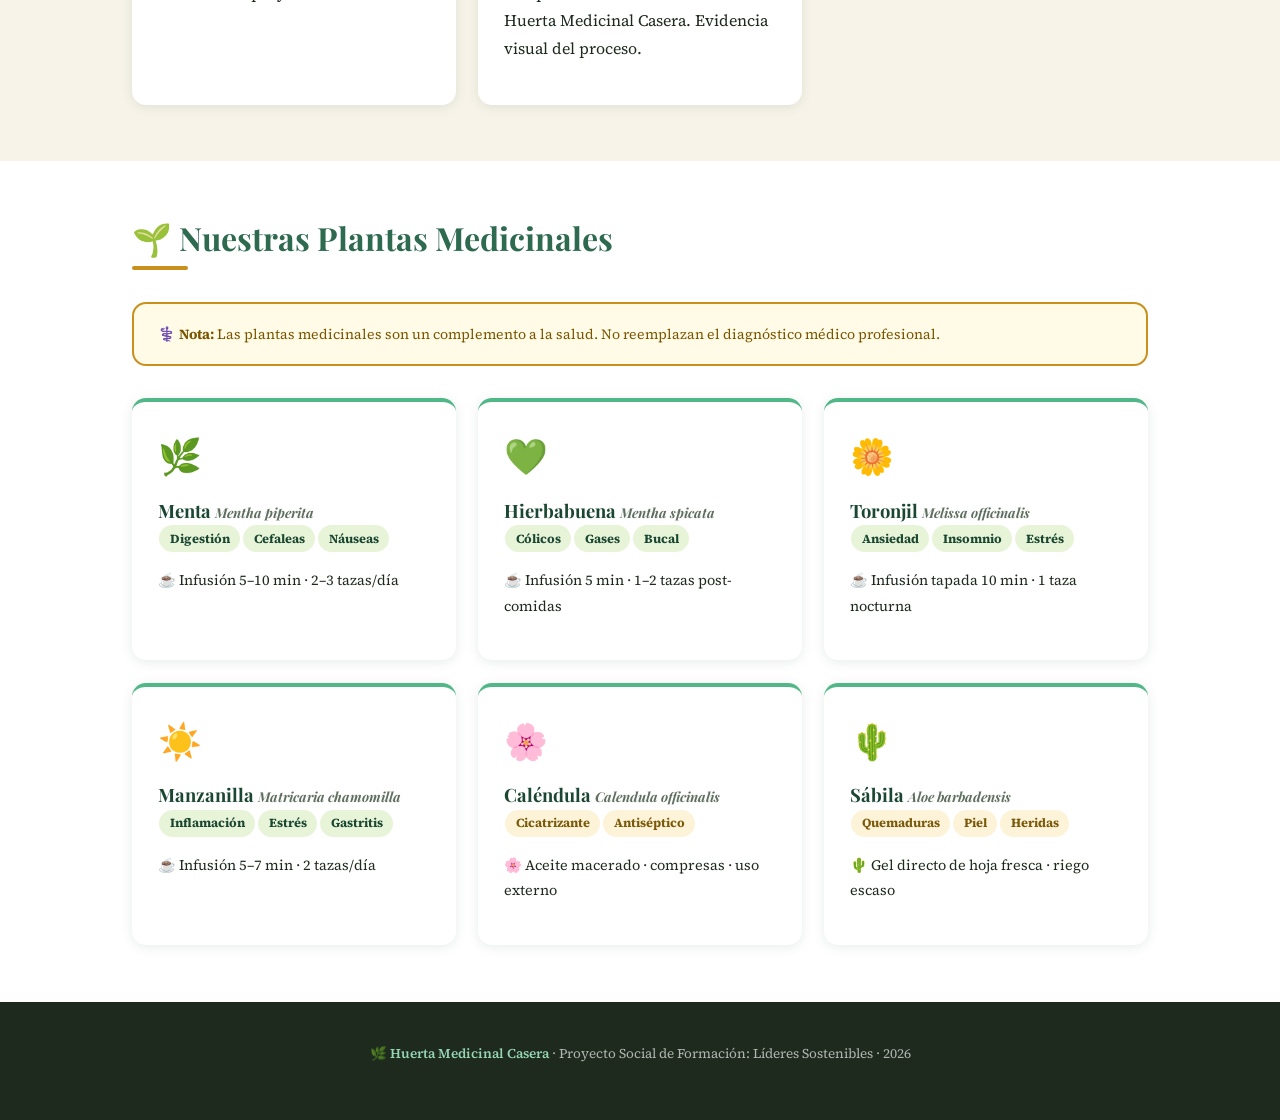
==== commit 7cc681ae: "Update index.html" ====
--- a/index.html
+++ b/index.html
@@ -56,17 +56,25 @@
     </a>
     <a href="actividades.html" class="card" style="text-decoration:none; color:inherit">
       <span class="emoji">📓</span>
-      <h3>Actividades </h3>
-      <p>Diagnóstico Participativo Familiar, Taller de Plantas Medicinales y sus Usos, Preparación del Espacio y Materiales, Jornada de Siembra Colectiva, Cuidado, Seguimiento con sus Primeros Usos y Evaluación Final con Recetario Medicinal  .</p>
+      <h3>Actividades</h3>
+      <p>Diagnóstico Participativo Familiar, Taller de Plantas Medicinales y sus Usos, Preparación del Espacio y Materiales, Jornada de Siembra Colectiva, Cuidado, Seguimiento con sus Primeros Usos y Evaluación Final con Recetario Medicinal.</p>
     </a>
     <a href="bibliografia.html" class="card" style="text-decoration:none; color:inherit">
       <span class="emoji">📖</span>
       <h3>Bibliografía</h3>
-      <p> referencias académicas que sustentan el proyecto.</p>
+      <p>Referencias académicas que sustentan el proyecto.</p>
+    </a>
+    <!-- ✅ TARJETA VIDEO — agregada correctamente dentro del grid -->
+    <a href="video.html" class="card" style="text-decoration:none; color:inherit">
+      <span class="emoji">🎬</span>
+      <h3>Video del Proyecto</h3>
+      <p>Documentación audiovisual completa de las seis sesiones de la Huerta Medicinal Casera. Evidencia visual del proceso.</p>
     </a>
   </div>
 </div>
-<a href="./video.html">🎬 Video</a>
+
+<!-- ✅ ENLACE SUELTO ELIMINADO — ya no está aquí -->
+
 <!-- PLANTAS -->
 <div style="background: white; padding: 1px 0;">
 <div class="contenido">
@@ -118,9 +126,6 @@
 </div>
 </div>
 
-<!-- INDICADORES -->
-
-
 <footer>
   <p>🌿 <span>Huerta Medicinal Casera</span> · Proyecto Social de Formación: Líderes Sostenibles · 2026</p>
 </footer>
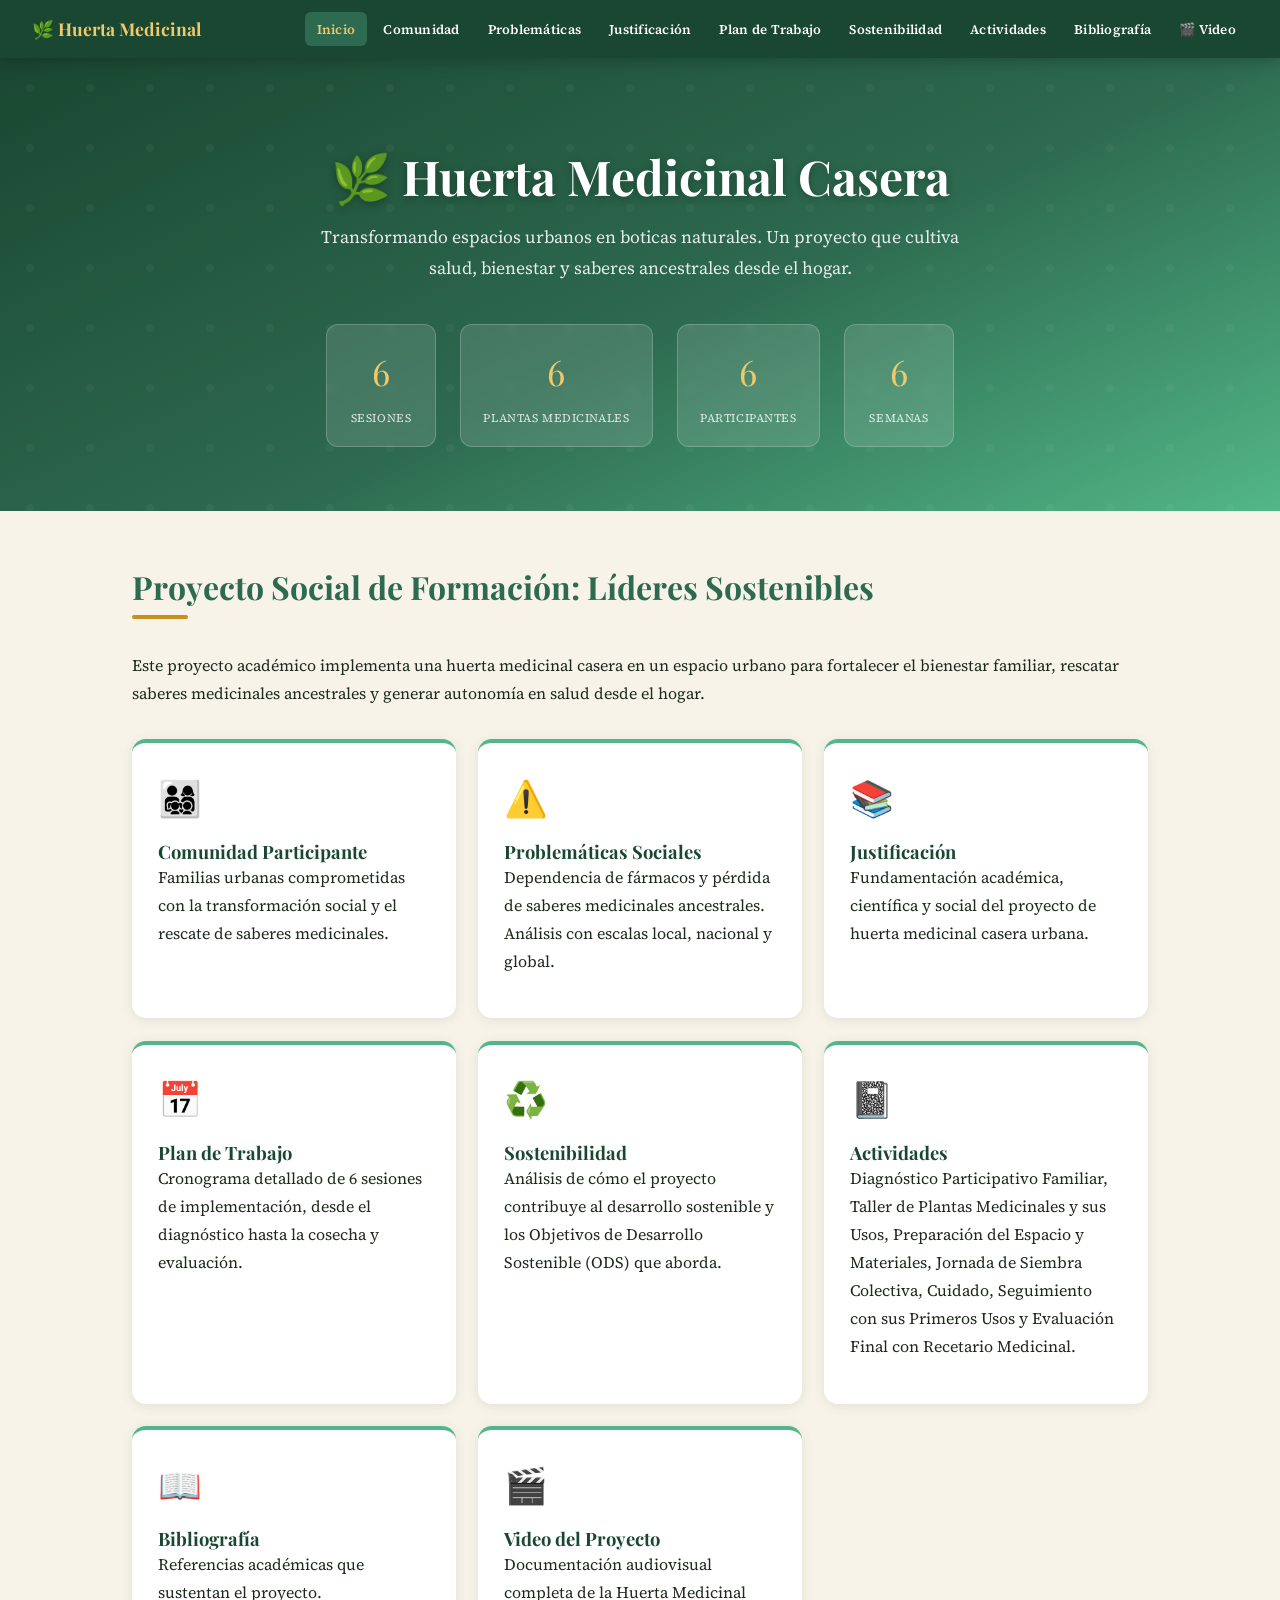
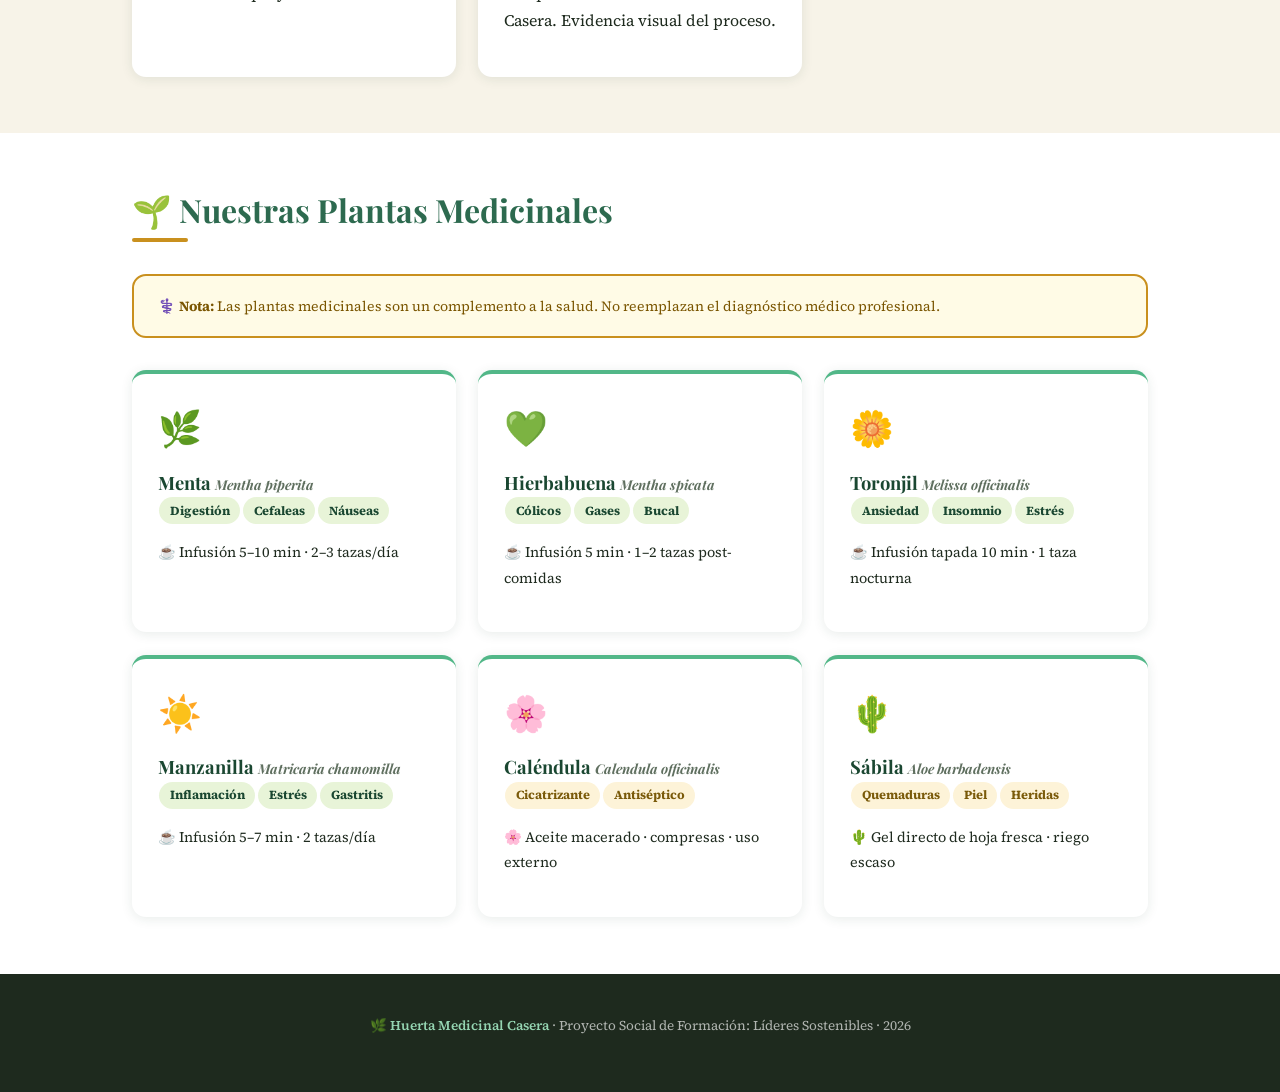
==== commit ac31aa01: "Update index.html" ====
--- a/index.html
+++ b/index.html
@@ -68,7 +68,7 @@
     <a href="video.html" class="card" style="text-decoration:none; color:inherit">
       <span class="emoji">🎬</span>
       <h3>Video del Proyecto</h3>
-      <p>Documentación audiovisual completa de las seis sesiones de la Huerta Medicinal Casera. Evidencia visual del proceso.</p>
+      <p>Documentación audiovisual completa de la Huerta Medicinal Casera. Evidencia visual del proceso.</p>
     </a>
   </div>
 </div>
